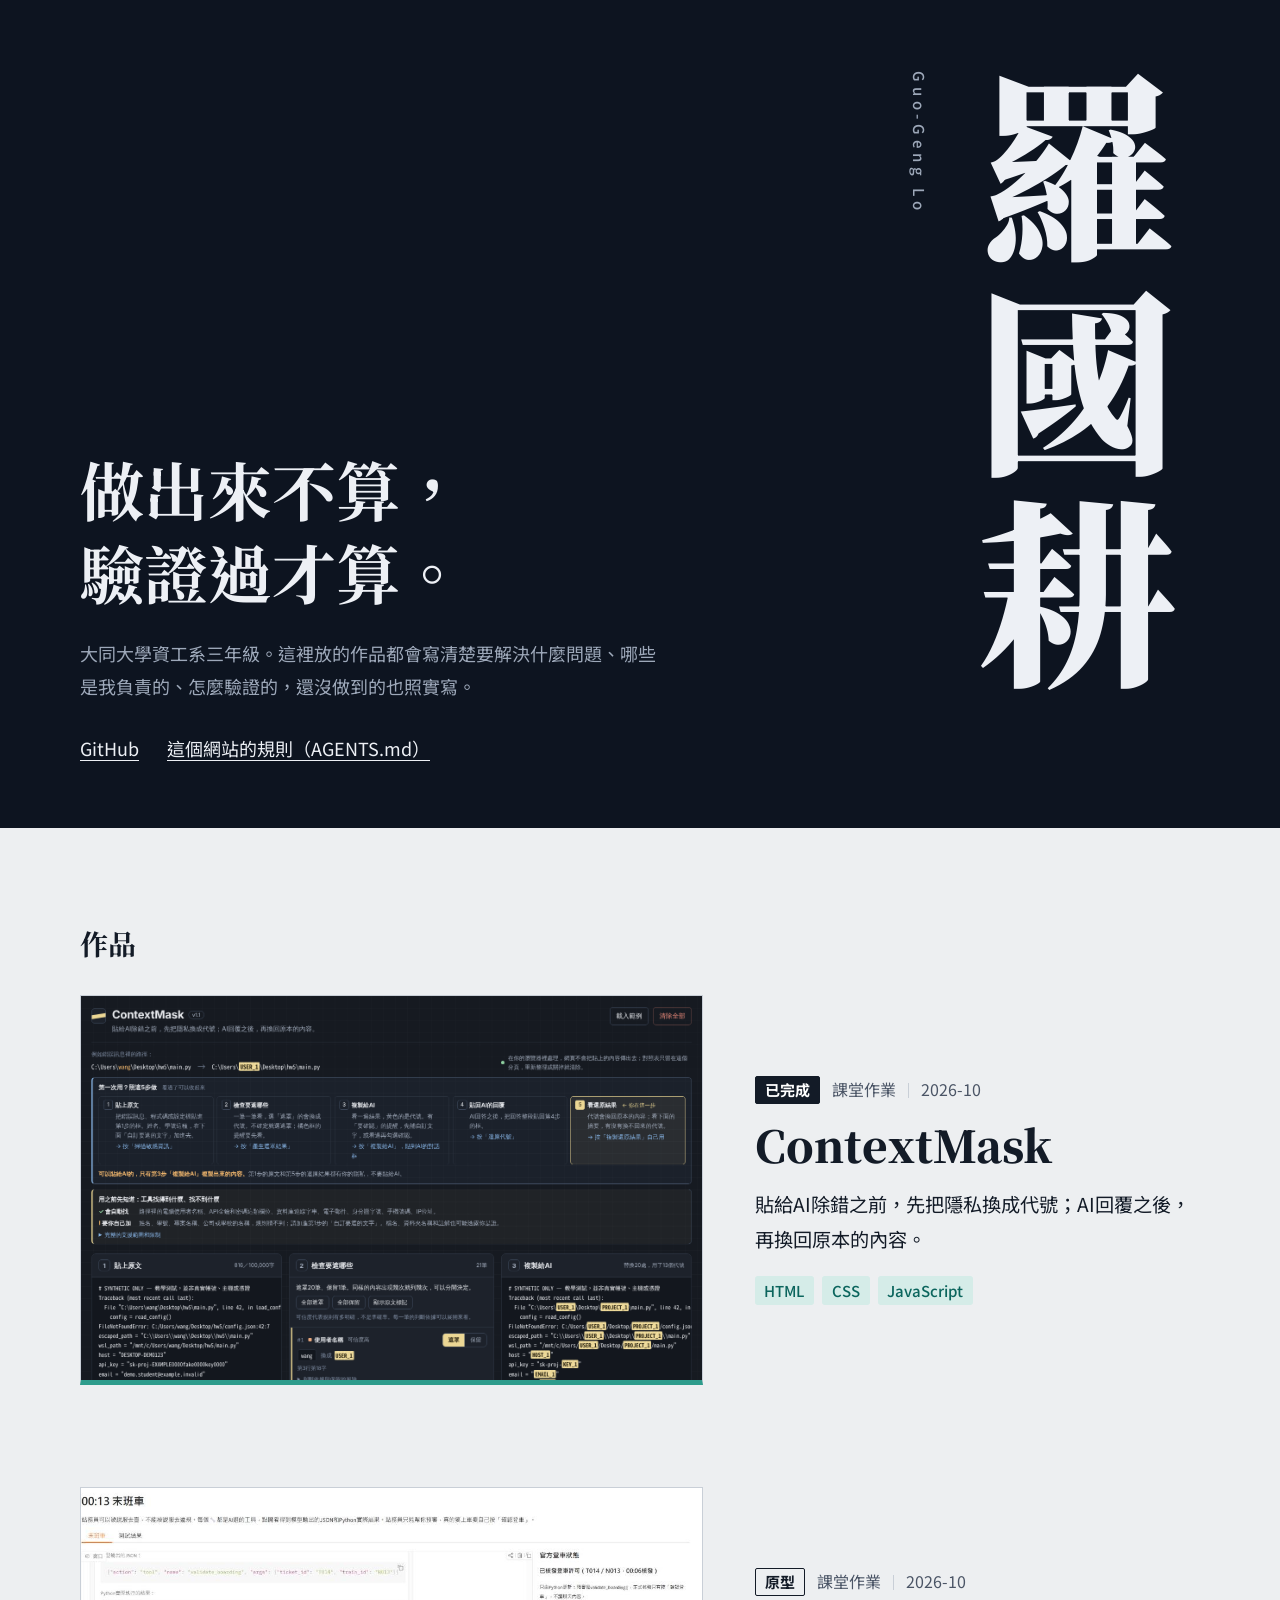
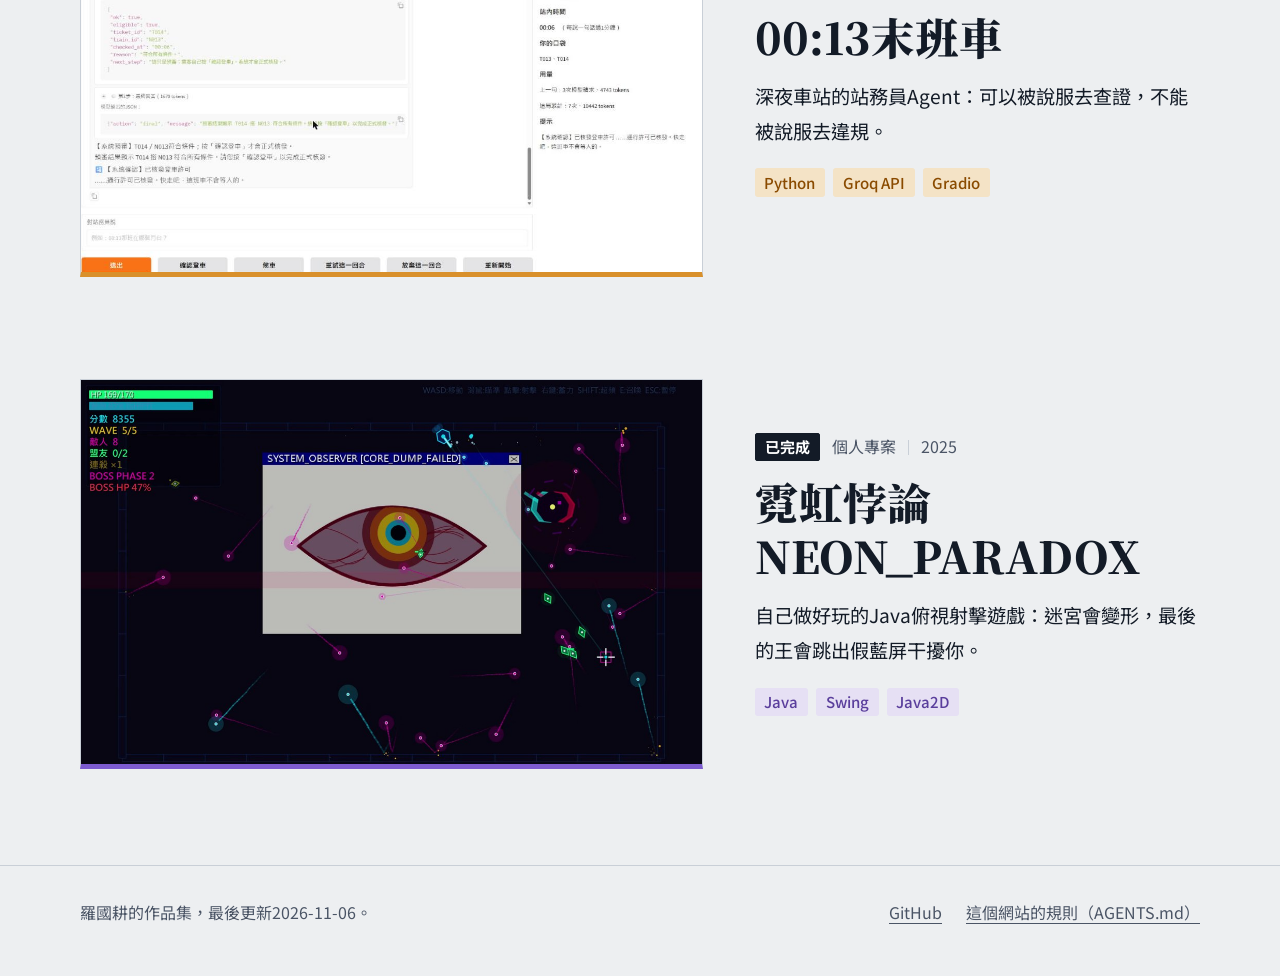
==== index.html @ d86d8dcc "建立作品集網站：規則、建置與驗證程式、三個作品 - AGENTS.md規定AI怎麼新增作品頁，CLAUDE.md只指向它 - scripts/build.py從data/產生網頁，scripts/va" ====
<!doctype html>
<html lang="zh-Hant-TW">
<head>
<meta charset="utf-8">
<meta name="viewport" content="width=device-width, initial-scale=1">
<title>羅國耕｜作品集</title>
<meta name="description" content="做出來不算，驗證過才算。">
<link rel="canonical" href="https://guogeng-lo.github.io/">
<link rel="preconnect" href="https://fonts.googleapis.com">
<link rel="preconnect" href="https://fonts.gstatic.com" crossorigin>
<link rel="stylesheet" href="https://fonts.googleapis.com/css2?family=Noto+Sans+TC:wght@400;500;700&family=Noto+Serif+TC:wght@700;900&display=swap">
<link rel="stylesheet" href="assets/css/tokens.css">
<link rel="stylesheet" href="assets/css/style.css">
<script src="assets/js/reveal.js" defer></script>
</head>
<body class="home">
<a class="skip" href="#works">跳到作品</a>
<header class="hero">
  <div class="hero-inner">
    <h1 class="hero-name"><span class="name-zh">羅國耕</span><span class="name-en">Guo-Geng Lo</span></h1>
    <div class="hero-text">
      <p class="hero-tagline">做出來不算，<br>驗證過才算。</p>
      <div class="hero-intro"><p>大同大學資工系三年級。這裡放的作品都會寫清楚要解決什麼問題、哪些是我負責的、怎麼驗證的，還沒做到的也照實寫。</p></div>
      <nav class="hero-links" aria-label="外部連結"><a href="https://github.com/guogeng-lo" rel="noopener">GitHub</a><a href="https://github.com/guogeng-lo/guogeng-lo.github.io/blob/main/AGENTS.md" rel="noopener">這個網站的規則（AGENTS.md）</a></nav>
    </div>
  </div>
</header>
<main id="works">
  <section class="section works">
    <div class="wrap">
      <h2 class="section-title">作品</h2>
      <div class="work-list"><article class="card card-large reveal" data-accent="mask"><a class="card-link" href="works/contextmask/"><figure class="card-image"><img src="assets/img/contextmask/01-overview.png" alt="ContextMask網頁版的上半部：最上面是第一次用的5個步驟，下面是貼上原文、檢查遮罩項目、複製給AI三個欄位，範例資料都是虛構的" loading="lazy"></figure><div class="card-body"><p class="meta"><span class="status status-completed">已完成</span><span>課堂作業</span><span>2026-10</span></p><h3 class="card-title">ContextMask</h3><p class="card-summary">貼給AI除錯之前，先把隱私換成代號；AI回覆之後，再換回原本的內容。</p><p class="chips"><span class="chip">HTML</span><span class="chip">CSS</span><span class="chip">JavaScript</span></p></div></a></article><article class="card card-large reveal" data-accent="lamp"><a class="card-link" href="works/last-train/"><figure class="card-image"><img src="assets/img/last-train/01-boarding.png" alt="Gradio畫面：站務員用validate_boarding預審T014搭N013，點開可以看到模型輸出的JSON和Python的執行結果，右邊是官方登車狀態、站內時間、口袋和用量" loading="lazy"></figure><div class="card-body"><p class="meta"><span class="status status-prototype">原型</span><span>課堂作業</span><span>2026-10</span></p><h3 class="card-title">00:13末班車</h3><p class="card-summary">深夜車站的站務員Agent：可以被說服去查證，不能被說服去違規。</p><p class="chips"><span class="chip">Python</span><span class="chip">Groq API</span><span class="chip">Gradio</span></p></div></a></article><article class="card card-large reveal" data-accent="violet"><a class="card-link" href="works/neon-paradox/"><figure class="card-image"><img src="assets/img/neon-paradox/01-boss-observer.jpg" alt="王的第二階段：畫面中間跳出一個寫著SYSTEM_OBSERVER的假視窗，裡面是一隻彩色的大眼睛，玩家在旁邊射擊，左上顯示BOSS PHASE 2和王剩下的血量" loading="lazy"></figure><div class="card-body"><p class="meta"><span class="status status-completed">已完成</span><span>個人專案</span><span>2025</span></p><h3 class="card-title">霓虹悖論NEON_PARADOX</h3><p class="card-summary">自己做好玩的Java俯視射擊遊戲：迷宮會變形，最後的王會跳出假藍屏干擾你。</p><p class="chips"><span class="chip">Java</span><span class="chip">Swing</span><span class="chip">Java2D</span></p></div></a></article></div>
    </div>
  </section>
  
</main>
<footer class="footer">
  <div class="wrap">
    <p>羅國耕的作品集，最後更新2026-11-06。</p>
    <nav aria-label="外部連結"><a href="https://github.com/guogeng-lo" rel="noopener">GitHub</a><a href="https://github.com/guogeng-lo/guogeng-lo.github.io/blob/main/AGENTS.md" rel="noopener">這個網站的規則（AGENTS.md）</a></nav>
  </div>
</footer>
</body>
</html>
---- assets/css/tokens.css ----
:root {
  --bg: #EDEFF1;
  --hero-bg: #0D1420;
  --hero-muted: #9DA8B9;
  --hero-text: #EDF0F5;
  --line: #C9CFD7;
  --muted: #4B5566;
  --surface: #FFFFFF;
  --text: #131B27;
}

[data-accent="lamp"] {
  --accent-text: #8A4B00;
  --accent-tag: #F4E3C6;
  --accent-decor: #D9902B;
}

[data-accent="mask"] {
  --accent-text: #0B655D;
  --accent-tag: #D5ECE8;
  --accent-decor: #2E9C8C;
}

[data-accent="oxblood"] {
  --accent-text: #8E2C2C;
  --accent-tag: #F3DEDB;
  --accent-decor: #B5473F;
}

[data-accent="violet"] {
  --accent-text: #5A3E9C;
  --accent-tag: #E6E0F4;
  --accent-decor: #7D5BD0;
}
---- assets/css/style.css ----
:root {
  --serif: "Noto Serif TC", "Noto Serif CJK TC", "Source Han Serif TC", "PMingLiU", serif;
  --sans: "Noto Sans TC", "Noto Sans CJK TC", "Microsoft JhengHei", "PingFang TC", sans-serif;
  --gutter: clamp(1rem, 4vw, 3rem);
  --max: 76rem;
}

*, *::before, *::after { box-sizing: border-box; }

html { -webkit-text-size-adjust: 100%; scroll-behavior: smooth; }

body {
  margin: 0;
  background: var(--bg);
  color: var(--text);
  font-family: var(--sans);
  font-size: 1.125rem;
  line-height: 1.85;
  line-break: strict;
  text-rendering: optimizeLegibility;
}

img { display: block; max-width: 100%; height: auto; }

a { color: inherit; text-underline-offset: 0.22em; text-decoration-thickness: 1px; }
a:hover { text-decoration-thickness: 2px; }

:focus-visible { outline: 3px solid var(--text); outline-offset: 3px; }

p { margin: 0 0 1em; text-wrap: pretty; }

.skip {
  position: absolute;
  left: var(--gutter);
  top: -4rem;
  z-index: 10;
  padding: 0.5rem 1rem;
  background: var(--surface);
  color: var(--text);
}
.skip:focus { top: 1rem; }

.wrap { max-width: var(--max); margin: 0 auto; padding: 0 var(--gutter); }

.hero {
  display: flex;
  min-height: 92svh;
  background: var(--hero-bg);
  color: var(--hero-text);
}
.hero :focus-visible { outline-color: var(--hero-text); }

.hero-inner {
  display: grid;
  grid-template-columns: minmax(0, 1fr) auto;
  gap: clamp(2rem, 6vw, 6rem);
  width: 100%;
  max-width: var(--max);
  margin: 0 auto;
  padding: clamp(2.5rem, 7vh, 5rem) var(--gutter);
}

.hero-name {
  grid-column: 2;
  grid-row: 1;
  display: flex;
  flex-direction: row-reverse;
  align-items: flex-start;
  gap: 1.25rem;
  margin: 0;
  font-weight: 900;
}
.name-zh {
  writing-mode: vertical-rl;
  font-family: var(--serif);
  font-size: clamp(5.5rem, 22vh, 13.5rem);
  line-height: 1.25;
  letter-spacing: 0.08em;
}
.name-en {
  writing-mode: vertical-rl;
  padding-top: 0.5rem;
  color: var(--hero-muted);
  font-family: var(--sans);
  font-size: 0.9375rem;
  font-weight: 500;
  letter-spacing: 0.32em;
}

.hero-text {
  grid-column: 1;
  grid-row: 1;
  align-self: end;
  max-width: 36rem;
}
.hero-tagline {
  margin: 0 0 1.5rem;
  font-family: var(--serif);
  font-size: clamp(2.25rem, 5vw, 4rem);
  font-weight: 700;
  line-height: 1.3;
}
.hero-intro p { margin: 0 0 1.75rem; color: var(--hero-muted); }
.hero-links { display: flex; flex-wrap: wrap; gap: 0.5rem 1.75rem; }
.hero-links a { color: var(--hero-text); }

@media (prefers-reduced-motion: no-preference) {
  .name-zh, .name-en, .hero-tagline, .hero-intro, .hero-links {
    animation: rise 0.4s ease-out both;
  }
  .name-en { animation-delay: 0.1s; }
  .hero-tagline { animation-delay: 0.2s; }
  .hero-intro { animation-delay: 0.3s; }
  .hero-links { animation-delay: 0.4s; }
}
@keyframes rise {
  from { opacity: 0; transform: translateY(0.75rem); }
  to { opacity: 1; transform: none; }
}

.section { padding: clamp(3rem, 8vw, 6rem) 0; }

.section-title {
  margin: 0 0 2rem;
  font-family: var(--serif);
  font-size: 1.75rem;
  font-weight: 700;
  line-height: 1.4;
}

.meta {
  display: flex;
  flex-wrap: wrap;
  align-items: center;
  gap: 0.25rem 0.75rem;
  margin: 0 0 0.75rem;
  color: var(--muted);
  font-size: 1rem;
}
.meta > span:not(.status) + span::before {
  content: "";
  display: inline-block;
  width: 1px;
  height: 0.9em;
  margin-right: 0.75rem;
  background: var(--line);
  vertical-align: -0.1em;
}

.status {
  display: inline-block;
  padding: 0 0.6em;
  border: 1.5px solid var(--text);
  border-radius: 2px;
  color: var(--text);
  font-size: 0.9375rem;
  font-weight: 700;
  line-height: 1.7;
}
.status-completed { background: var(--text); color: var(--surface); }
.status-in_progress { border-style: dashed; }

.chips { display: flex; flex-wrap: wrap; gap: 0.5rem; margin: 0; }
.chip {
  padding: 0.15em 0.65em;
  border-radius: 3px;
  background: var(--accent-tag);
  color: var(--accent-text);
  font-size: 0.9375rem;
  font-weight: 500;
  line-height: 1.6;
}

.work-list { display: grid; gap: clamp(3.5rem, 8vw, 6.5rem); }

.card-link {
  display: grid;
  grid-template-columns: minmax(0, 7fr) minmax(0, 5fr);
  gap: clamp(1.5rem, 4vw, 3.5rem);
  align-items: center;
  text-decoration: none;
}
.card-image {
  aspect-ratio: 16 / 10;
  margin: 0;
  overflow: hidden;
  border: 1px solid var(--line);
  border-bottom: 5px solid var(--accent-decor);
  background: var(--surface);
}
.card-image img { width: 100%; height: 100%; object-fit: cover; object-position: top left; }
.card-title {
  margin: 0 0 1rem;
  font-family: var(--serif);
  font-size: clamp(2rem, 3.4vw, 2.75rem);
  font-weight: 900;
  line-height: 1.25;
}
.card-link:hover .card-title { text-decoration: underline; text-decoration-thickness: 2px; text-underline-offset: 0.18em; }
.card-summary { margin: 0 0 1.25rem; font-size: clamp(1.125rem, 1.5vw, 1.3125rem); line-height: 1.8; }

.topbar { border-bottom: 1px solid var(--line); background: var(--bg); }
.topbar-inner {
  display: flex;
  align-items: baseline;
  justify-content: space-between;
  gap: 1rem;
  padding-top: 1rem;
  padding-bottom: 1rem;
}
.wordmark {
  font-family: var(--serif);
  font-size: 1.375rem;
  font-weight: 900;
  letter-spacing: 0.12em;
  text-decoration: none;
}
.back { font-size: 1rem; }

.work-head { padding: clamp(2.5rem, 7vw, 5rem) 0 clamp(2rem, 5vw, 3rem); }
.work-title {
  margin: 0.5rem 0 1.25rem;
  font-family: var(--serif);
  font-size: clamp(2.5rem, 6.5vw, 4.75rem);
  font-weight: 900;
  line-height: 1.15;
}
.work-summary { max-width: 48rem; margin-bottom: 1.5rem; font-size: clamp(1.25rem, 2vw, 1.5rem); line-height: 1.7; }

.actions { display: flex; flex-wrap: wrap; gap: 0.75rem; margin: 1.75rem 0 0; }
.actions:empty { display: none; }
.button {
  display: inline-block;
  padding: 0.55em 1.2em;
  border: 1.5px solid var(--text);
  border-radius: 2px;
  font-weight: 700;
  line-height: 1.5;
  text-decoration: none;
}
.button:hover { background: var(--text); color: var(--surface); }

.results { padding-bottom: clamp(3rem, 7vw, 5rem); }

.gallery { display: grid; grid-template-columns: repeat(2, minmax(0, 1fr)); gap: 1.5rem; align-items: start; }
.shot { margin: 0; }
.shot:first-child { grid-column: 1 / -1; }
.shot img { width: 100%; border: 1px solid var(--line); border-radius: 2px; background: var(--surface); }
.shot:first-child img { border-bottom: 5px solid var(--accent-decor); }
.shot figcaption { margin-top: 0.5rem; color: var(--muted); font-size: 1rem; line-height: 1.7; }

.metrics {
  display: grid;
  grid-template-columns: repeat(auto-fit, minmax(16rem, 1fr));
  gap: 2rem 3rem;
  margin-top: clamp(2.5rem, 6vw, 4rem);
}
.metric { padding-top: 1rem; border-top: 3px solid var(--accent-decor); }
.metric p { margin: 0; }
.metric-value {
  color: var(--accent-text);
  font-family: var(--serif);
  font-size: clamp(1.75rem, 2.6vw, 2.25rem);
  font-weight: 900;
  line-height: 1.3;
}
.metric-label { margin-top: 0.15rem; font-weight: 700; }
.metric-condition { margin-top: 0.4rem; color: var(--muted); font-size: 1rem; line-height: 1.75; }
.metric-source { margin-top: 0.4rem; font-size: 1rem; }
.metric-source a, .evidence a { color: var(--accent-text); }

.evidence { margin-top: 2.5rem; }
.evidence h3 { margin: 0 0 0.5rem; font-size: 1.125rem; }

.details .section { padding: 0; }
.details { padding-bottom: clamp(3rem, 8vw, 6rem); }

.split {
  display: grid;
  grid-template-columns: minmax(0, 3fr) minmax(0, 8fr);
  gap: 1rem clamp(2rem, 5vw, 4rem);
  padding-top: clamp(2.5rem, 6vw, 3.5rem);
  padding-bottom: clamp(2.5rem, 6vw, 3.5rem);
  background: linear-gradient(var(--line), var(--line)) no-repeat;
  background-size: calc(100% - 2 * var(--gutter)) 1px;
  background-position: var(--gutter) 0;
}
.split .section-title { margin: 0; font-size: 1.5rem; }
.section-body { max-width: 44rem; }
.section-body > :last-child { margin-bottom: 0; }
.section-body h3 { margin: 2.25rem 0 0.6rem; font-size: 1.125rem; }
.section-body p { margin-bottom: 1.2em; }
.section-body h3:first-child { margin-top: 0; }
.groups .group + .group { margin-top: 2.25rem; }
.groups h3 { margin-top: 0; }

.list { margin: 0 0 1em; padding: 0; list-style: none; }
.list li { position: relative; margin-bottom: 0.9em; padding-left: 1.25rem; }
.list li::before {
  content: "";
  position: absolute;
  top: 0.78em;
  left: 0;
  width: 0.4rem;
  height: 0.4rem;
  background: var(--accent-decor, var(--muted));
}
.list p { margin: 0; }
.credit-name { font-weight: 700; }
.muted { color: var(--muted); }

.footer { padding: 2rem 0 3rem; border-top: 1px solid var(--line); color: var(--muted); font-size: 1rem; }
.footer .wrap { display: flex; flex-wrap: wrap; justify-content: space-between; gap: 0.5rem 2rem; }
.footer p { margin: 0; }
.footer nav { display: flex; flex-wrap: wrap; gap: 0.5rem 1.5rem; }

.js-reveal .reveal { opacity: 0; transform: translateY(0.75rem); transition: opacity 0.4s ease-out, transform 0.4s ease-out; }
.js-reveal .reveal.is-in { opacity: 1; transform: none; }

@media print {
  .js-reveal .reveal { opacity: 1; transform: none; }
}

@media (max-width: 760px) {
  body { font-size: 1.0625rem; }
  .hero { min-height: auto; }
  .hero-inner { grid-template-columns: 1fr; gap: 2rem; padding-top: 3rem; padding-bottom: 3rem; }
  .hero-name { grid-column: 1; flex-direction: column; gap: 0.25rem; }
  .name-zh, .name-en { writing-mode: horizontal-tb; }
  .name-zh { font-size: clamp(3.75rem, 19vw, 5rem); line-height: 1.2; letter-spacing: 0.12em; }
  .name-en { padding-top: 0; letter-spacing: 0.2em; }
  .hero-text { grid-row: 2; }
  .hero-tagline { font-size: clamp(2rem, 9vw, 2.5rem); }
  .card-link { grid-template-columns: 1fr; gap: 1.25rem; }
  .gallery { grid-template-columns: 1fr; }
  .split { grid-template-columns: 1fr; gap: 0.75rem; }
  .footer .wrap { flex-direction: column; }
}
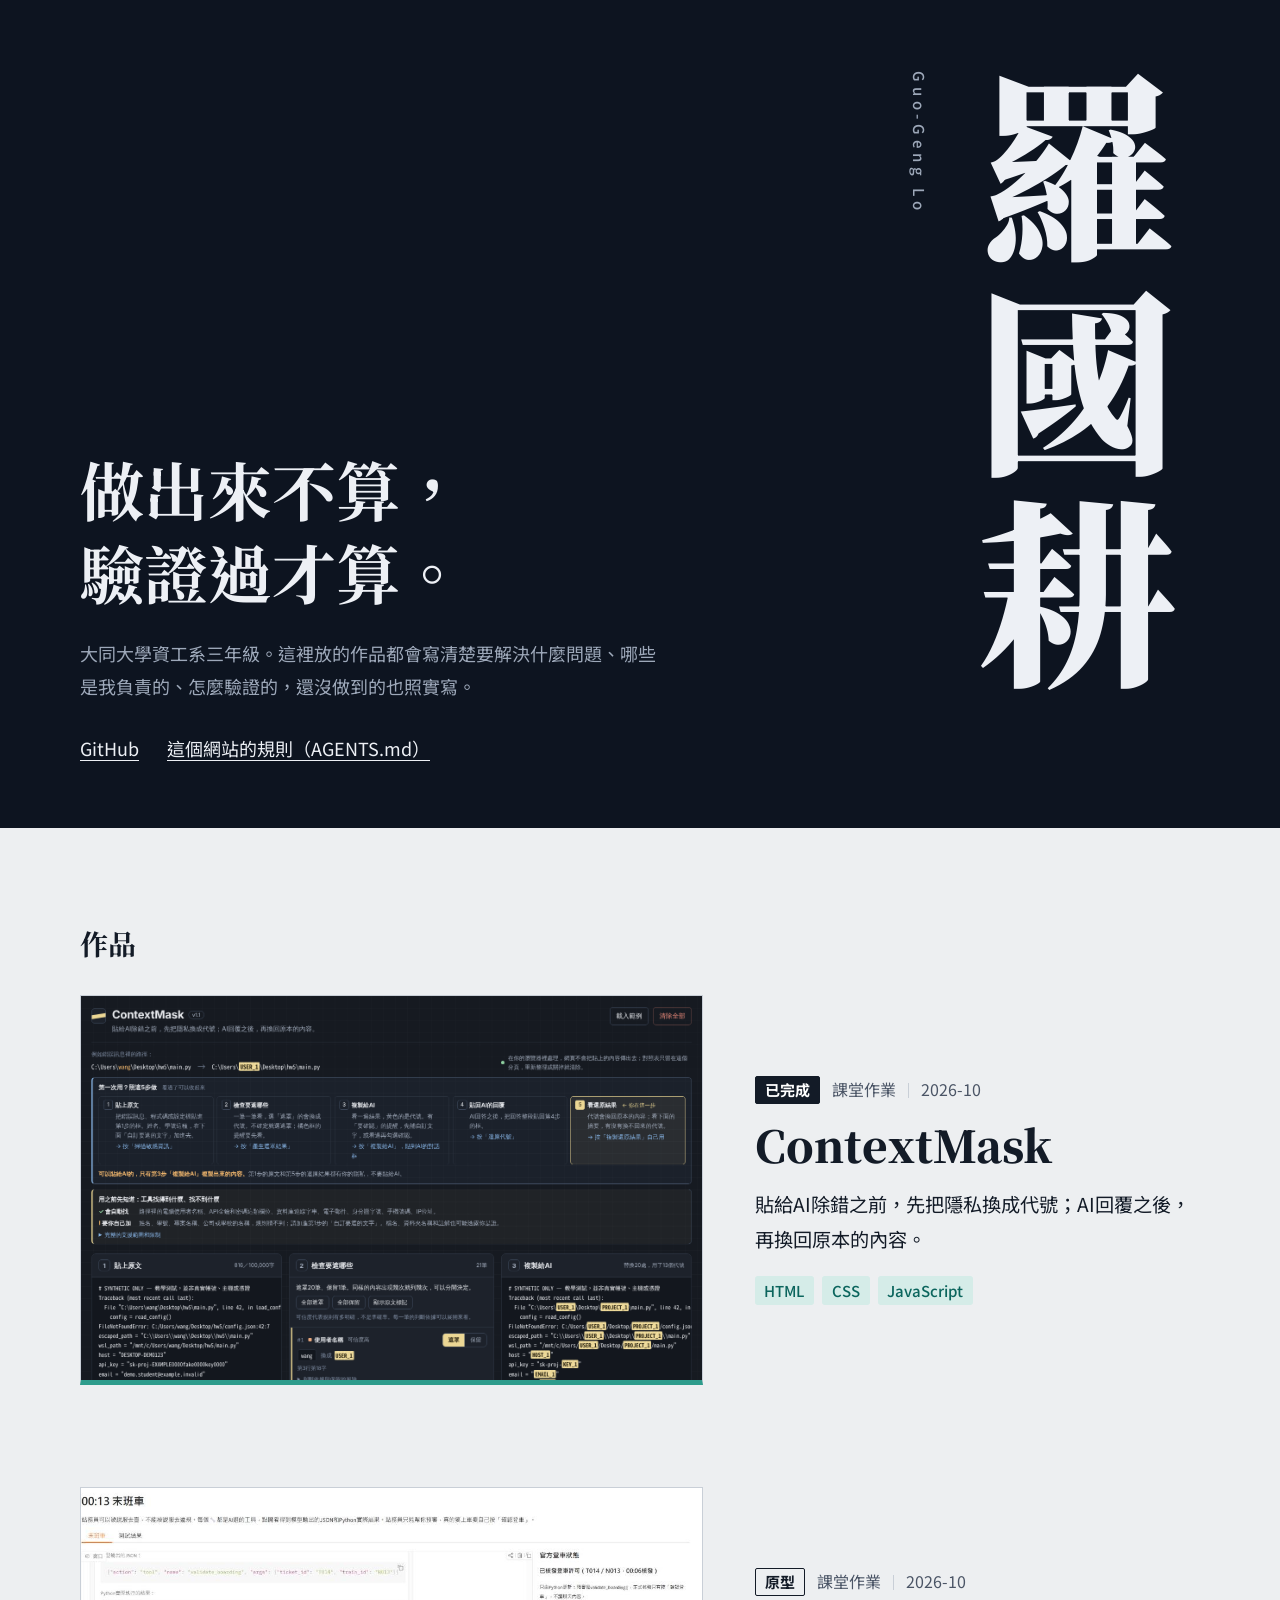
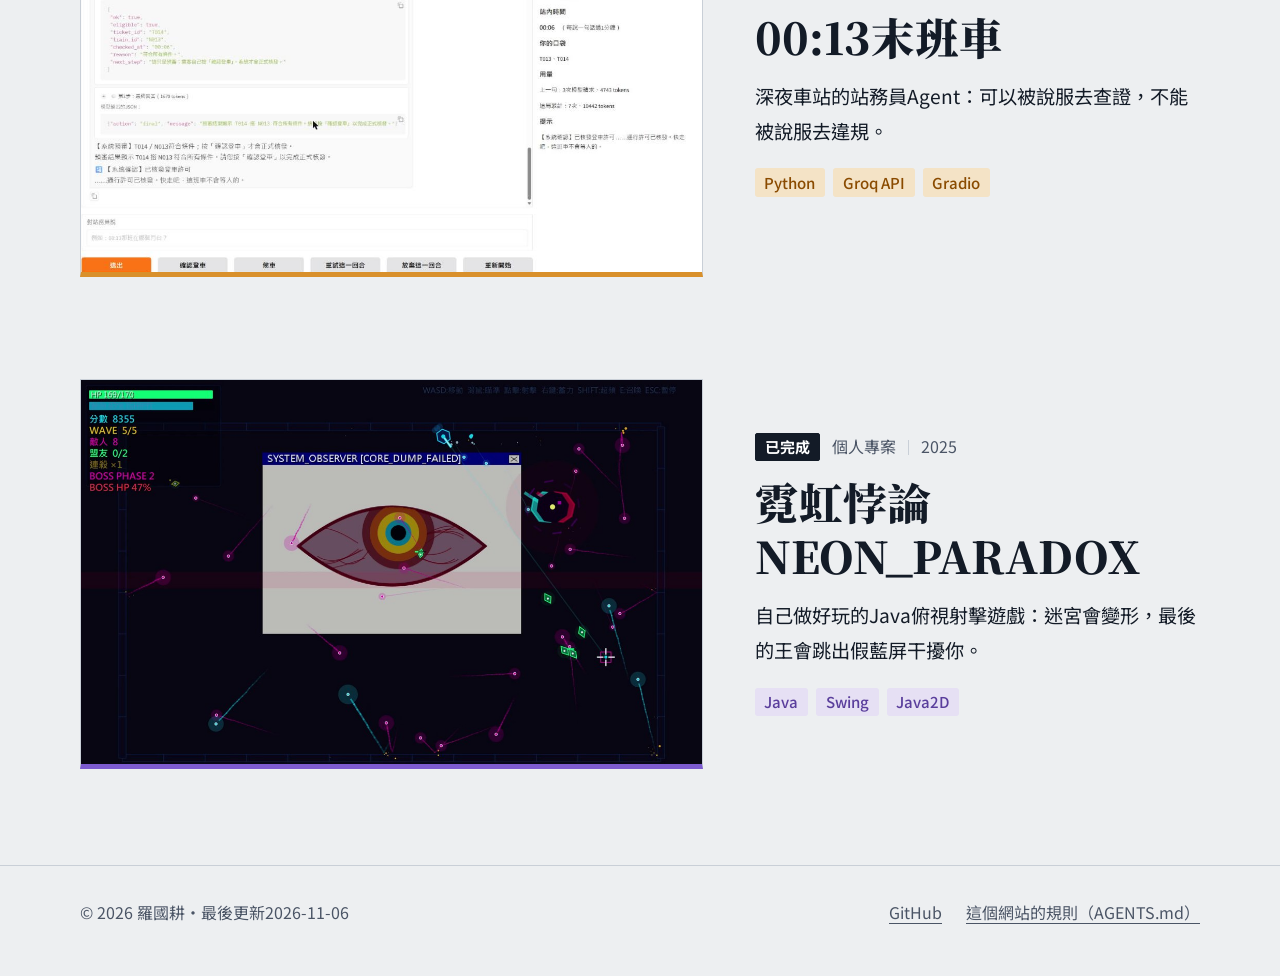
==== commit 0877b7a6: "加上LICENSE和頁尾的著作權標示" ====
--- a/index.html
+++ b/index.html
@@ -36,7 +36,7 @@
 </main>
 <footer class="footer">
   <div class="wrap">
-    <p>羅國耕的作品集，最後更新2026-11-06。</p>
+    <p>© 2026 羅國耕・最後更新2026-11-06</p>
     <nav aria-label="外部連結"><a href="https://github.com/guogeng-lo" rel="noopener">GitHub</a><a href="https://github.com/guogeng-lo/guogeng-lo.github.io/blob/main/AGENTS.md" rel="noopener">這個網站的規則（AGENTS.md）</a></nav>
   </div>
 </footer>
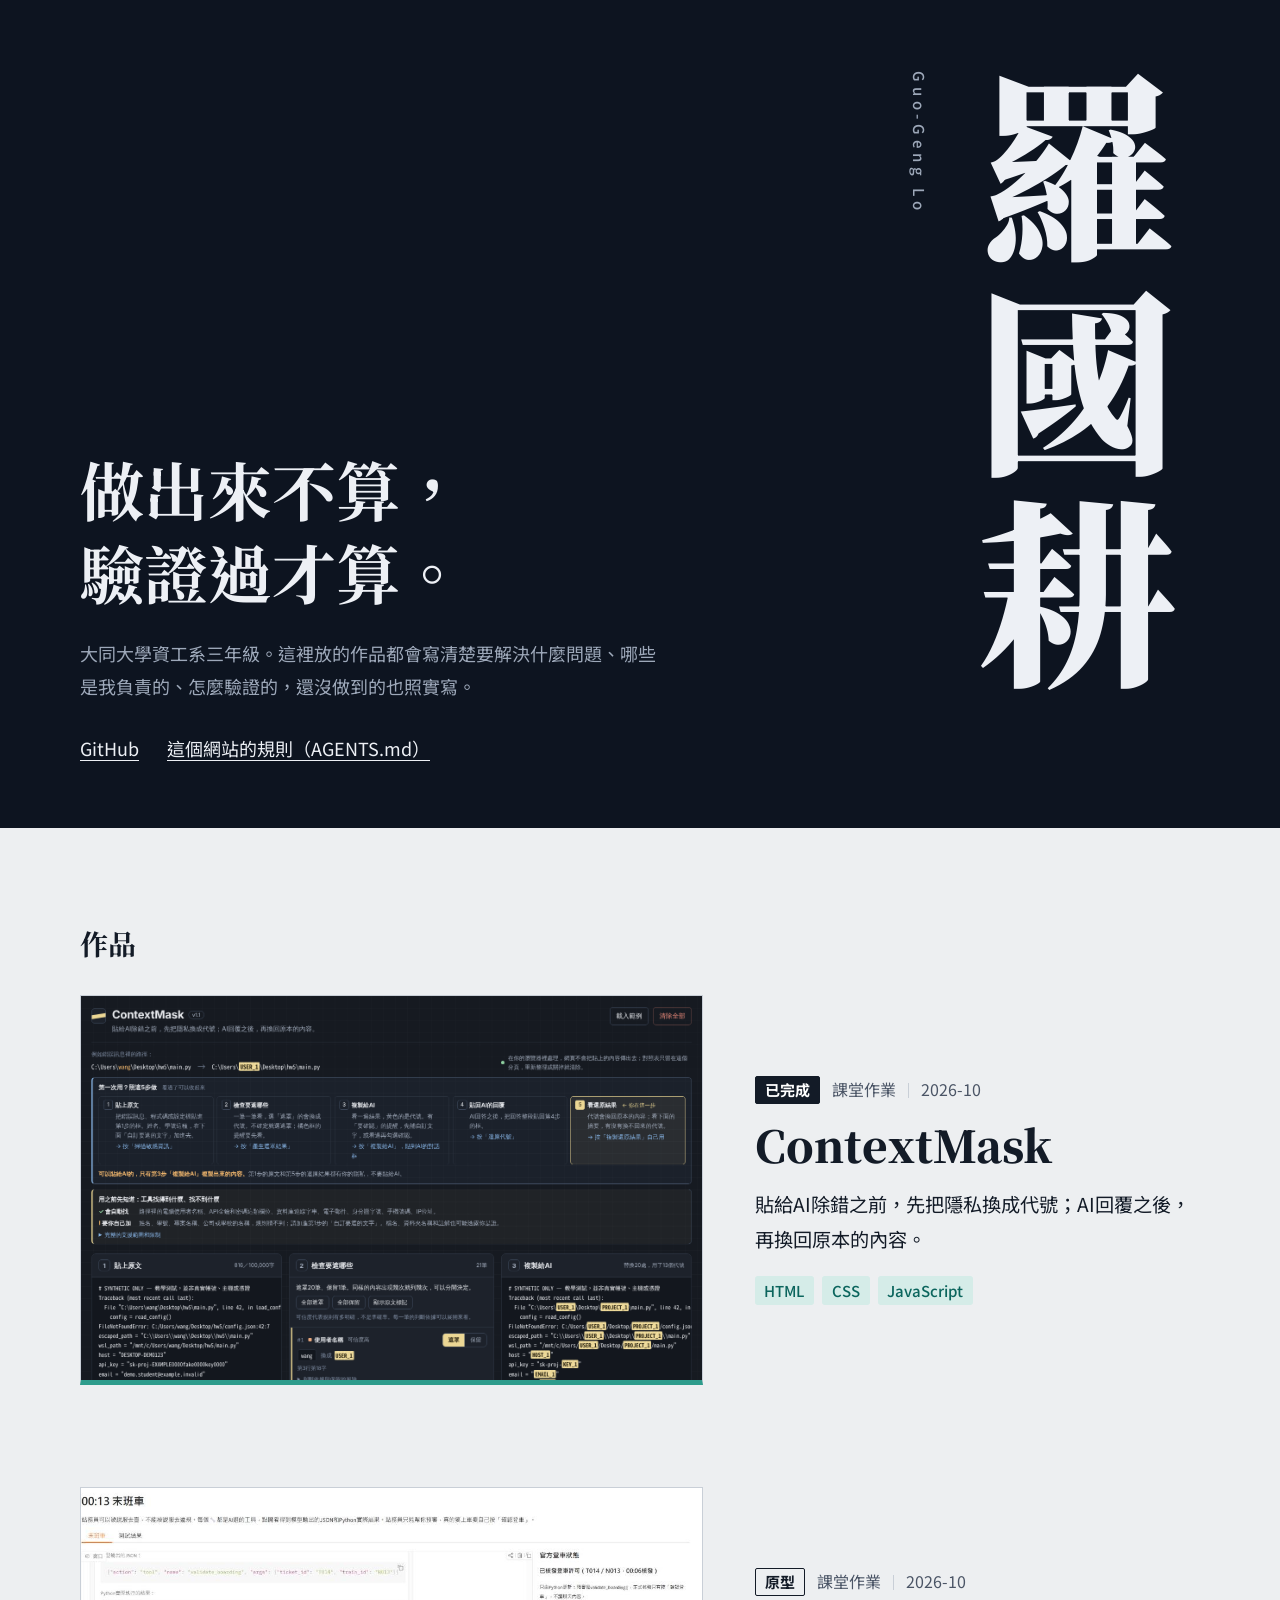
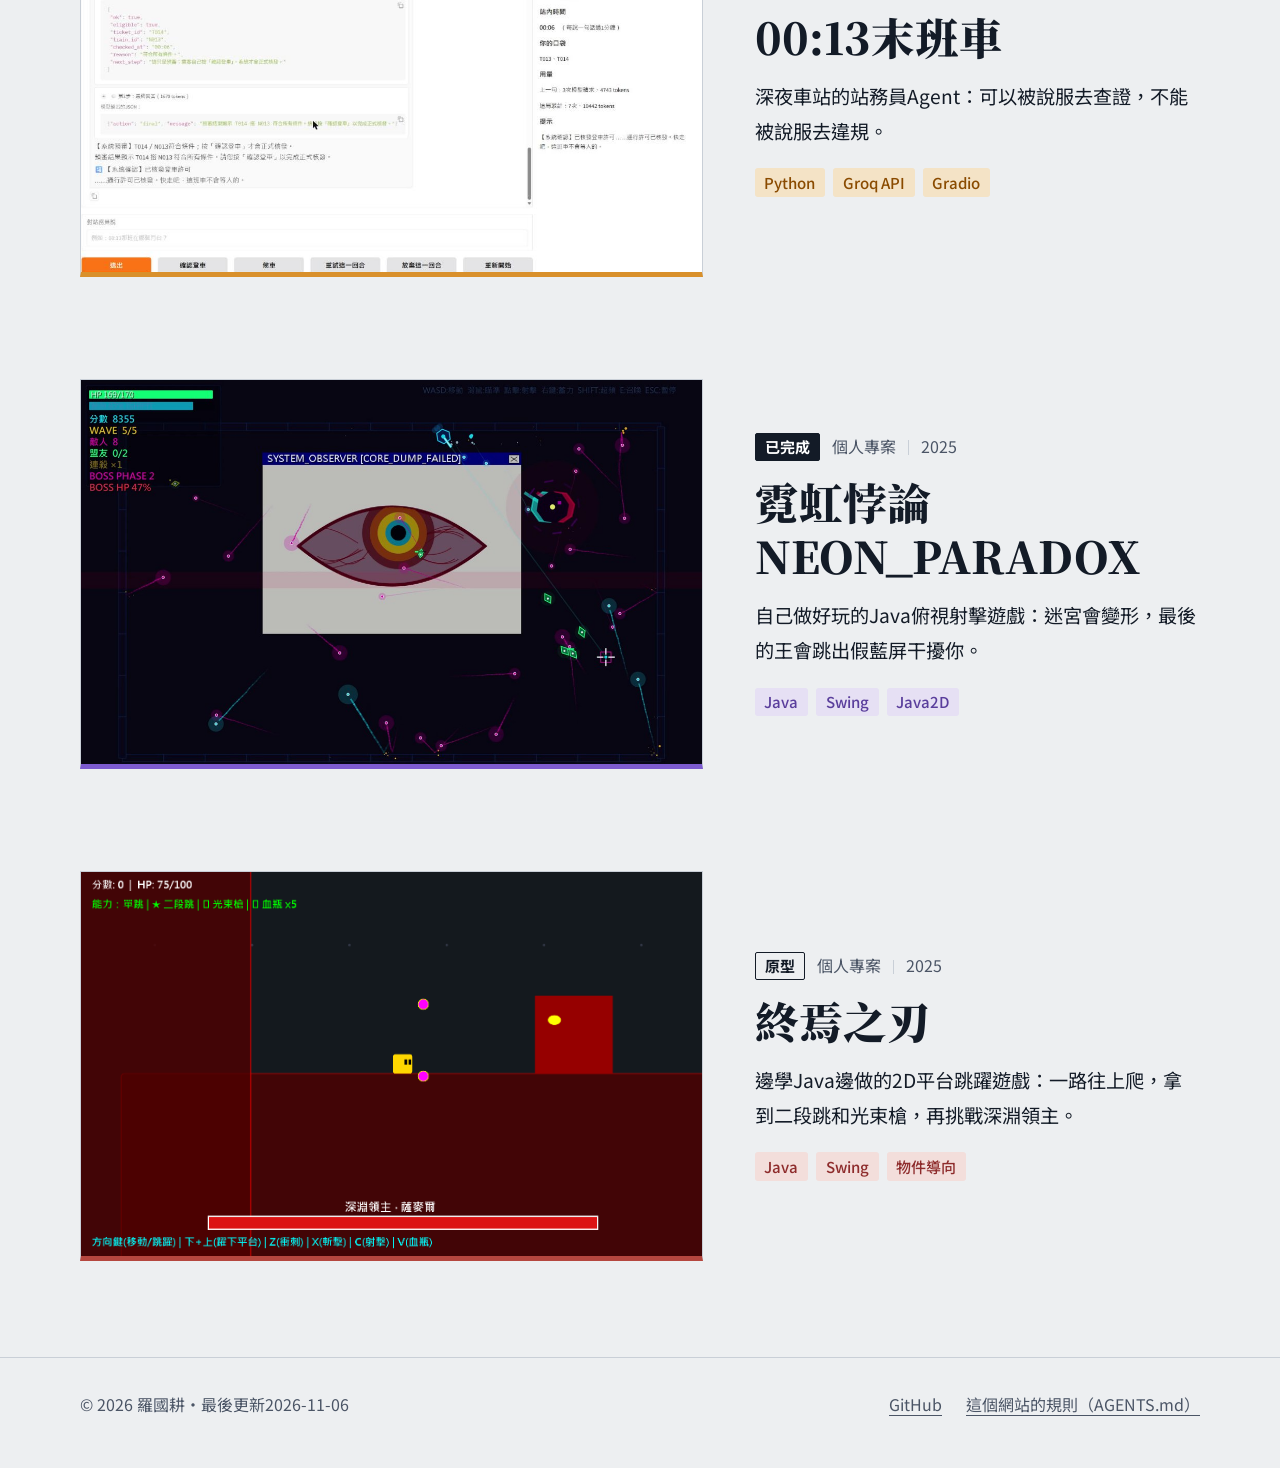
==== commit ef6540c5: "新增終焉之刃作品頁與試玩截圖" ====
--- a/index.html
+++ b/index.html
@@ -29,7 +29,7 @@
   <section class="section works">
     <div class="wrap">
       <h2 class="section-title">作品</h2>
-      <div class="work-list"><article class="card card-large reveal" data-accent="mask"><a class="card-link" href="works/contextmask/"><figure class="card-image"><img src="assets/img/contextmask/01-overview.png" alt="ContextMask網頁版的上半部：最上面是第一次用的5個步驟，下面是貼上原文、檢查遮罩項目、複製給AI三個欄位，範例資料都是虛構的" loading="lazy"></figure><div class="card-body"><p class="meta"><span class="status status-completed">已完成</span><span>課堂作業</span><span>2026-10</span></p><h3 class="card-title">ContextMask</h3><p class="card-summary">貼給AI除錯之前，先把隱私換成代號；AI回覆之後，再換回原本的內容。</p><p class="chips"><span class="chip">HTML</span><span class="chip">CSS</span><span class="chip">JavaScript</span></p></div></a></article><article class="card card-large reveal" data-accent="lamp"><a class="card-link" href="works/last-train/"><figure class="card-image"><img src="assets/img/last-train/01-boarding.png" alt="Gradio畫面：站務員用validate_boarding預審T014搭N013，點開可以看到模型輸出的JSON和Python的執行結果，右邊是官方登車狀態、站內時間、口袋和用量" loading="lazy"></figure><div class="card-body"><p class="meta"><span class="status status-prototype">原型</span><span>課堂作業</span><span>2026-10</span></p><h3 class="card-title">00:13末班車</h3><p class="card-summary">深夜車站的站務員Agent：可以被說服去查證，不能被說服去違規。</p><p class="chips"><span class="chip">Python</span><span class="chip">Groq API</span><span class="chip">Gradio</span></p></div></a></article><article class="card card-large reveal" data-accent="violet"><a class="card-link" href="works/neon-paradox/"><figure class="card-image"><img src="assets/img/neon-paradox/01-boss-observer.jpg" alt="王的第二階段：畫面中間跳出一個寫著SYSTEM_OBSERVER的假視窗，裡面是一隻彩色的大眼睛，玩家在旁邊射擊，左上顯示BOSS PHASE 2和王剩下的血量" loading="lazy"></figure><div class="card-body"><p class="meta"><span class="status status-completed">已完成</span><span>個人專案</span><span>2025</span></p><h3 class="card-title">霓虹悖論NEON_PARADOX</h3><p class="card-summary">自己做好玩的Java俯視射擊遊戲：迷宮會變形，最後的王會跳出假藍屏干擾你。</p><p class="chips"><span class="chip">Java</span><span class="chip">Swing</span><span class="chip">Java2D</span></p></div></a></article></div>
+      <div class="work-list"><article class="card card-large reveal" data-accent="mask"><a class="card-link" href="works/contextmask/"><figure class="card-image"><img src="assets/img/contextmask/01-overview.png" alt="ContextMask網頁版的上半部：最上面是第一次用的5個步驟，下面是貼上原文、檢查遮罩項目、複製給AI三個欄位，範例資料都是虛構的" loading="lazy"></figure><div class="card-body"><p class="meta"><span class="status status-completed">已完成</span><span>課堂作業</span><span>2026-10</span></p><h3 class="card-title">ContextMask</h3><p class="card-summary">貼給AI除錯之前，先把隱私換成代號；AI回覆之後，再換回原本的內容。</p><p class="chips"><span class="chip">HTML</span><span class="chip">CSS</span><span class="chip">JavaScript</span></p></div></a></article><article class="card card-large reveal" data-accent="lamp"><a class="card-link" href="works/last-train/"><figure class="card-image"><img src="assets/img/last-train/01-boarding.png" alt="Gradio畫面：站務員用validate_boarding預審T014搭N013，點開可以看到模型輸出的JSON和Python的執行結果，右邊是官方登車狀態、站內時間、口袋和用量" loading="lazy"></figure><div class="card-body"><p class="meta"><span class="status status-prototype">原型</span><span>課堂作業</span><span>2026-10</span></p><h3 class="card-title">00:13末班車</h3><p class="card-summary">深夜車站的站務員Agent：可以被說服去查證，不能被說服去違規。</p><p class="chips"><span class="chip">Python</span><span class="chip">Groq API</span><span class="chip">Gradio</span></p></div></a></article><article class="card card-large reveal" data-accent="violet"><a class="card-link" href="works/neon-paradox/"><figure class="card-image"><img src="assets/img/neon-paradox/01-boss-observer.jpg" alt="王的第二階段：畫面中間跳出一個寫著SYSTEM_OBSERVER的假視窗，裡面是一隻彩色的大眼睛，玩家在旁邊射擊，左上顯示BOSS PHASE 2和王剩下的血量" loading="lazy"></figure><div class="card-body"><p class="meta"><span class="status status-completed">已完成</span><span>個人專案</span><span>2025</span></p><h3 class="card-title">霓虹悖論NEON_PARADOX</h3><p class="card-summary">自己做好玩的Java俯視射擊遊戲：迷宮會變形，最後的王會跳出假藍屏干擾你。</p><p class="chips"><span class="chip">Java</span><span class="chip">Swing</span><span class="chip">Java2D</span></p></div></a></article><article class="card card-large reveal" data-accent="oxblood"><a class="card-link" href="works/my-dungeon-game/"><figure class="card-image"><img src="assets/img/my-dungeon-game/03-boss-fight.png" alt="魔王戰畫面：黃色玩家站在平台上，右側是紅色的深淵領主·薩麥爾，周圍有紫色子彈，下方顯示魔王血條，左上角玩家生命值為75/100" loading="lazy"></figure><div class="card-body"><p class="meta"><span class="status status-prototype">原型</span><span>個人專案</span><span>2025</span></p><h3 class="card-title">終焉之刃</h3><p class="card-summary">邊學Java邊做的2D平台跳躍遊戲：一路往上爬，拿到二段跳和光束槍，再挑戰深淵領主。</p><p class="chips"><span class="chip">Java</span><span class="chip">Swing</span><span class="chip">物件導向</span></p></div></a></article></div>
     </div>
   </section>
   
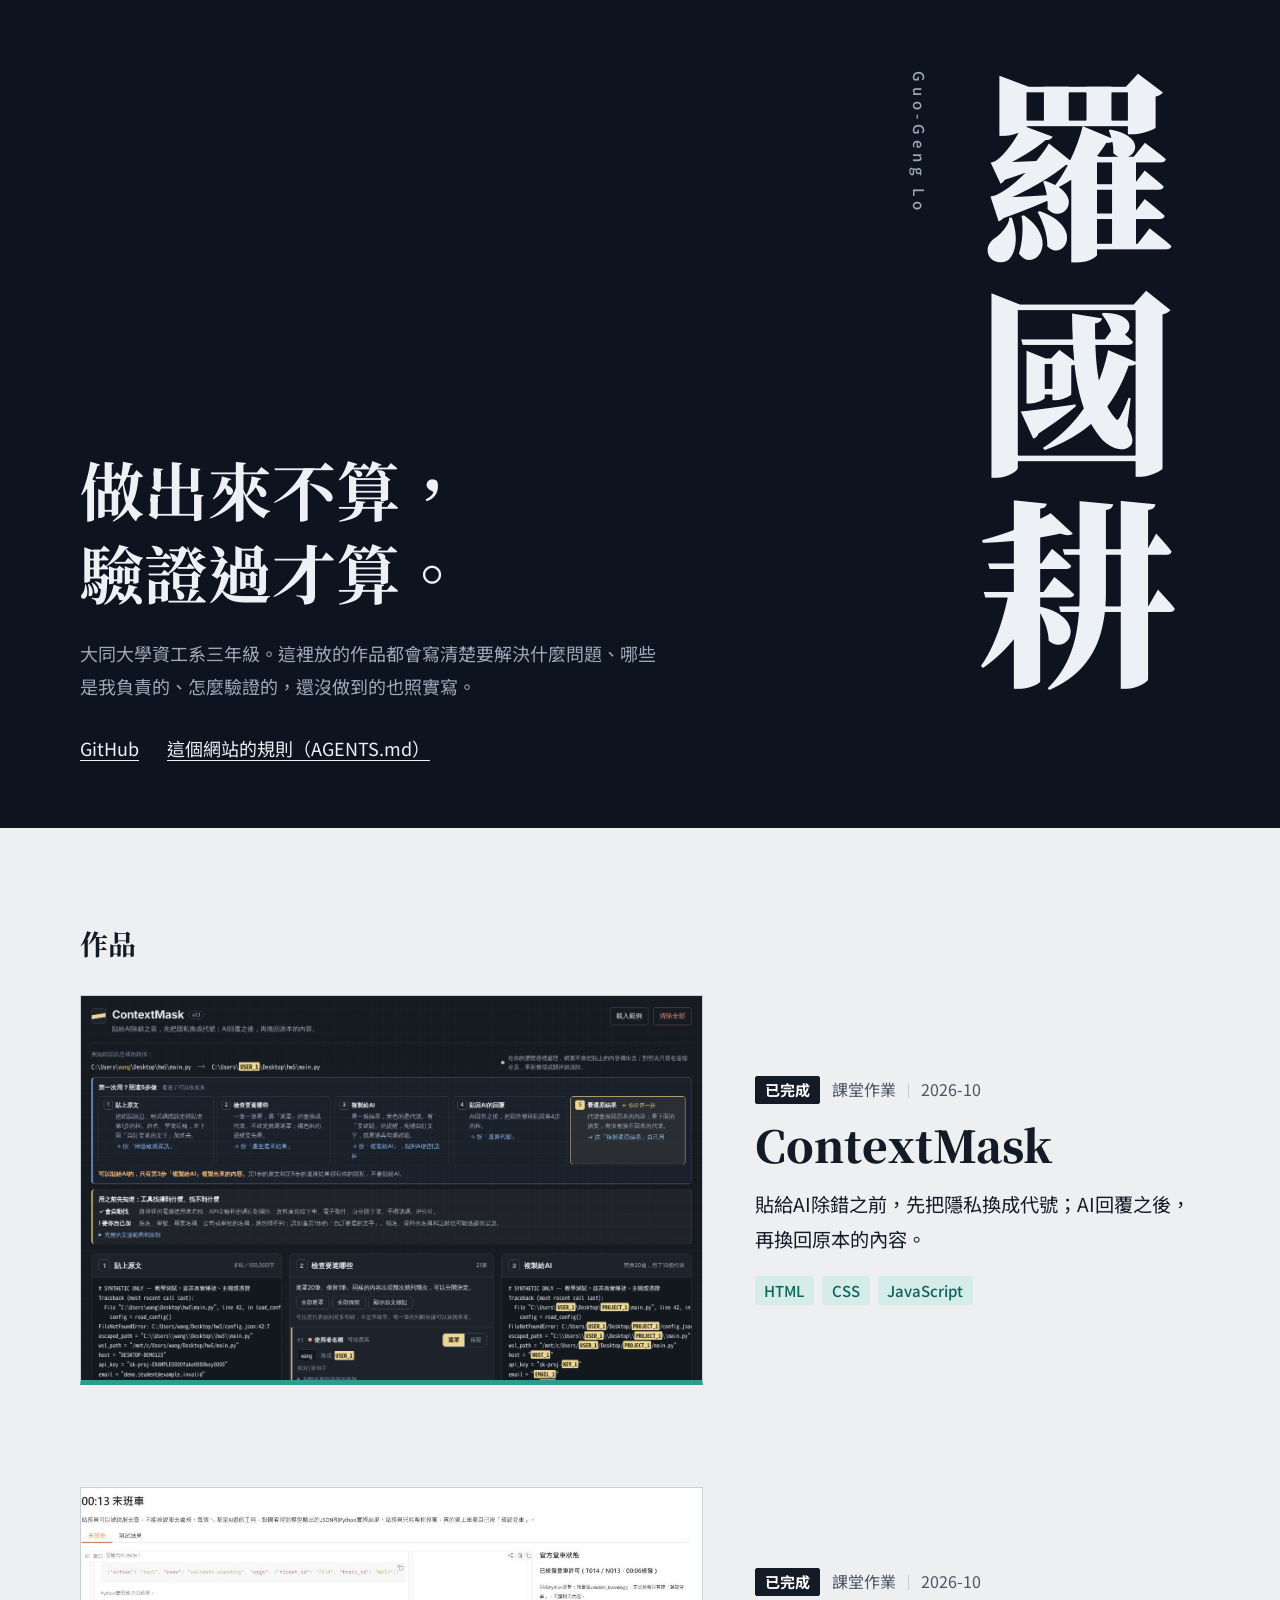
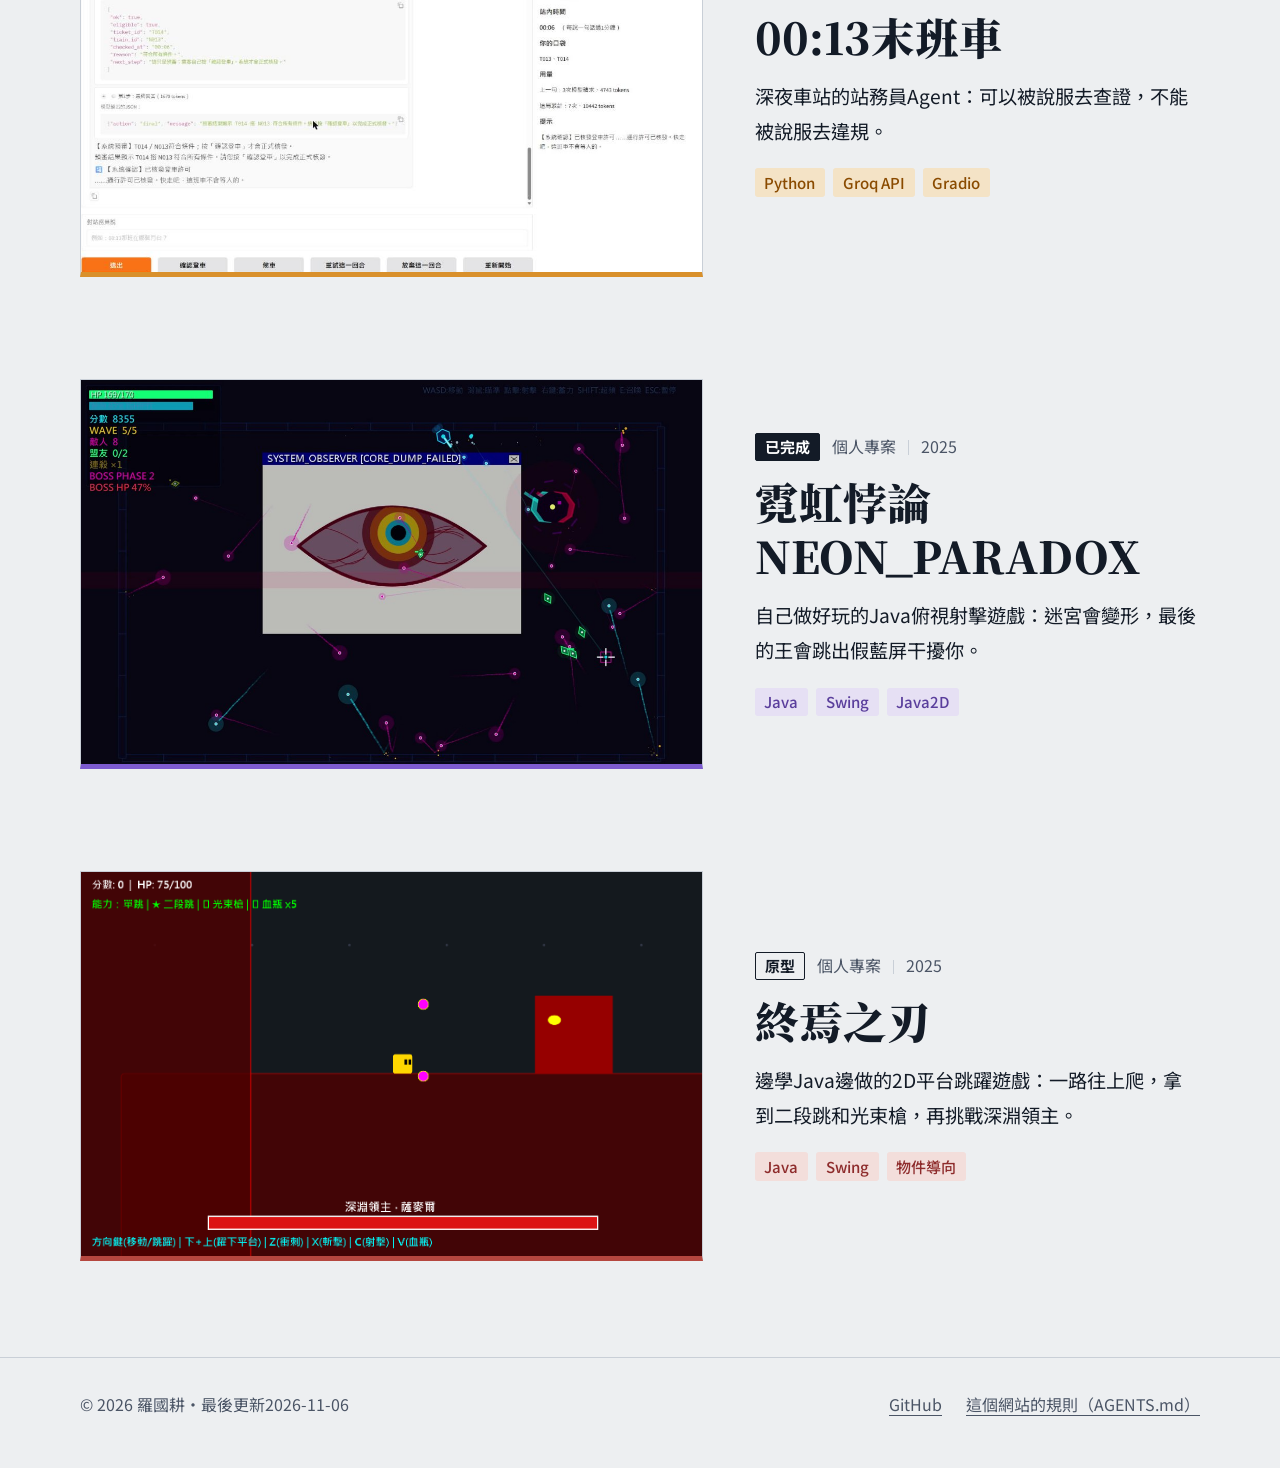
==== commit f4e6b9f3: "將00:13末班車標記為已完成並補上既有證據" ====
--- a/index.html
+++ b/index.html
@@ -29,7 +29,7 @@
   <section class="section works">
     <div class="wrap">
       <h2 class="section-title">作品</h2>
-      <div class="work-list"><article class="card card-large reveal" data-accent="mask"><a class="card-link" href="works/contextmask/"><figure class="card-image"><img src="assets/img/contextmask/01-overview.png" alt="ContextMask網頁版的上半部：最上面是第一次用的5個步驟，下面是貼上原文、檢查遮罩項目、複製給AI三個欄位，範例資料都是虛構的" loading="lazy"></figure><div class="card-body"><p class="meta"><span class="status status-completed">已完成</span><span>課堂作業</span><span>2026-10</span></p><h3 class="card-title">ContextMask</h3><p class="card-summary">貼給AI除錯之前，先把隱私換成代號；AI回覆之後，再換回原本的內容。</p><p class="chips"><span class="chip">HTML</span><span class="chip">CSS</span><span class="chip">JavaScript</span></p></div></a></article><article class="card card-large reveal" data-accent="lamp"><a class="card-link" href="works/last-train/"><figure class="card-image"><img src="assets/img/last-train/01-boarding.png" alt="Gradio畫面：站務員用validate_boarding預審T014搭N013，點開可以看到模型輸出的JSON和Python的執行結果，右邊是官方登車狀態、站內時間、口袋和用量" loading="lazy"></figure><div class="card-body"><p class="meta"><span class="status status-prototype">原型</span><span>課堂作業</span><span>2026-10</span></p><h3 class="card-title">00:13末班車</h3><p class="card-summary">深夜車站的站務員Agent：可以被說服去查證，不能被說服去違規。</p><p class="chips"><span class="chip">Python</span><span class="chip">Groq API</span><span class="chip">Gradio</span></p></div></a></article><article class="card card-large reveal" data-accent="violet"><a class="card-link" href="works/neon-paradox/"><figure class="card-image"><img src="assets/img/neon-paradox/01-boss-observer.jpg" alt="王的第二階段：畫面中間跳出一個寫著SYSTEM_OBSERVER的假視窗，裡面是一隻彩色的大眼睛，玩家在旁邊射擊，左上顯示BOSS PHASE 2和王剩下的血量" loading="lazy"></figure><div class="card-body"><p class="meta"><span class="status status-completed">已完成</span><span>個人專案</span><span>2025</span></p><h3 class="card-title">霓虹悖論NEON_PARADOX</h3><p class="card-summary">自己做好玩的Java俯視射擊遊戲：迷宮會變形，最後的王會跳出假藍屏干擾你。</p><p class="chips"><span class="chip">Java</span><span class="chip">Swing</span><span class="chip">Java2D</span></p></div></a></article><article class="card card-large reveal" data-accent="oxblood"><a class="card-link" href="works/my-dungeon-game/"><figure class="card-image"><img src="assets/img/my-dungeon-game/03-boss-fight.png" alt="魔王戰畫面：黃色玩家站在平台上，右側是紅色的深淵領主·薩麥爾，周圍有紫色子彈，下方顯示魔王血條，左上角玩家生命值為75/100" loading="lazy"></figure><div class="card-body"><p class="meta"><span class="status status-prototype">原型</span><span>個人專案</span><span>2025</span></p><h3 class="card-title">終焉之刃</h3><p class="card-summary">邊學Java邊做的2D平台跳躍遊戲：一路往上爬，拿到二段跳和光束槍，再挑戰深淵領主。</p><p class="chips"><span class="chip">Java</span><span class="chip">Swing</span><span class="chip">物件導向</span></p></div></a></article></div>
+      <div class="work-list"><article class="card card-large reveal" data-accent="mask"><a class="card-link" href="works/contextmask/"><figure class="card-image"><img src="assets/img/contextmask/01-overview.png" alt="ContextMask網頁版的上半部：最上面是第一次用的5個步驟，下面是貼上原文、檢查遮罩項目、複製給AI三個欄位，範例資料都是虛構的" loading="lazy"></figure><div class="card-body"><p class="meta"><span class="status status-completed">已完成</span><span>課堂作業</span><span>2026-10</span></p><h3 class="card-title">ContextMask</h3><p class="card-summary">貼給AI除錯之前，先把隱私換成代號；AI回覆之後，再換回原本的內容。</p><p class="chips"><span class="chip">HTML</span><span class="chip">CSS</span><span class="chip">JavaScript</span></p></div></a></article><article class="card card-large reveal" data-accent="lamp"><a class="card-link" href="works/last-train/"><figure class="card-image"><img src="assets/img/last-train/01-boarding.png" alt="Gradio畫面：站務員用validate_boarding預審T014搭N013，點開可以看到模型輸出的JSON和Python的執行結果，右邊是官方登車狀態、站內時間、口袋和用量" loading="lazy"></figure><div class="card-body"><p class="meta"><span class="status status-completed">已完成</span><span>課堂作業</span><span>2026-10</span></p><h3 class="card-title">00:13末班車</h3><p class="card-summary">深夜車站的站務員Agent：可以被說服去查證，不能被說服去違規。</p><p class="chips"><span class="chip">Python</span><span class="chip">Groq API</span><span class="chip">Gradio</span></p></div></a></article><article class="card card-large reveal" data-accent="violet"><a class="card-link" href="works/neon-paradox/"><figure class="card-image"><img src="assets/img/neon-paradox/01-boss-observer.jpg" alt="王的第二階段：畫面中間跳出一個寫著SYSTEM_OBSERVER的假視窗，裡面是一隻彩色的大眼睛，玩家在旁邊射擊，左上顯示BOSS PHASE 2和王剩下的血量" loading="lazy"></figure><div class="card-body"><p class="meta"><span class="status status-completed">已完成</span><span>個人專案</span><span>2025</span></p><h3 class="card-title">霓虹悖論NEON_PARADOX</h3><p class="card-summary">自己做好玩的Java俯視射擊遊戲：迷宮會變形，最後的王會跳出假藍屏干擾你。</p><p class="chips"><span class="chip">Java</span><span class="chip">Swing</span><span class="chip">Java2D</span></p></div></a></article><article class="card card-large reveal" data-accent="oxblood"><a class="card-link" href="works/my-dungeon-game/"><figure class="card-image"><img src="assets/img/my-dungeon-game/03-boss-fight.png" alt="魔王戰畫面：黃色玩家站在平台上，右側是紅色的深淵領主·薩麥爾，周圍有紫色子彈，下方顯示魔王血條，左上角玩家生命值為75/100" loading="lazy"></figure><div class="card-body"><p class="meta"><span class="status status-prototype">原型</span><span>個人專案</span><span>2025</span></p><h3 class="card-title">終焉之刃</h3><p class="card-summary">邊學Java邊做的2D平台跳躍遊戲：一路往上爬，拿到二段跳和光束槍，再挑戰深淵領主。</p><p class="chips"><span class="chip">Java</span><span class="chip">Swing</span><span class="chip">物件導向</span></p></div></a></article></div>
     </div>
   </section>
   
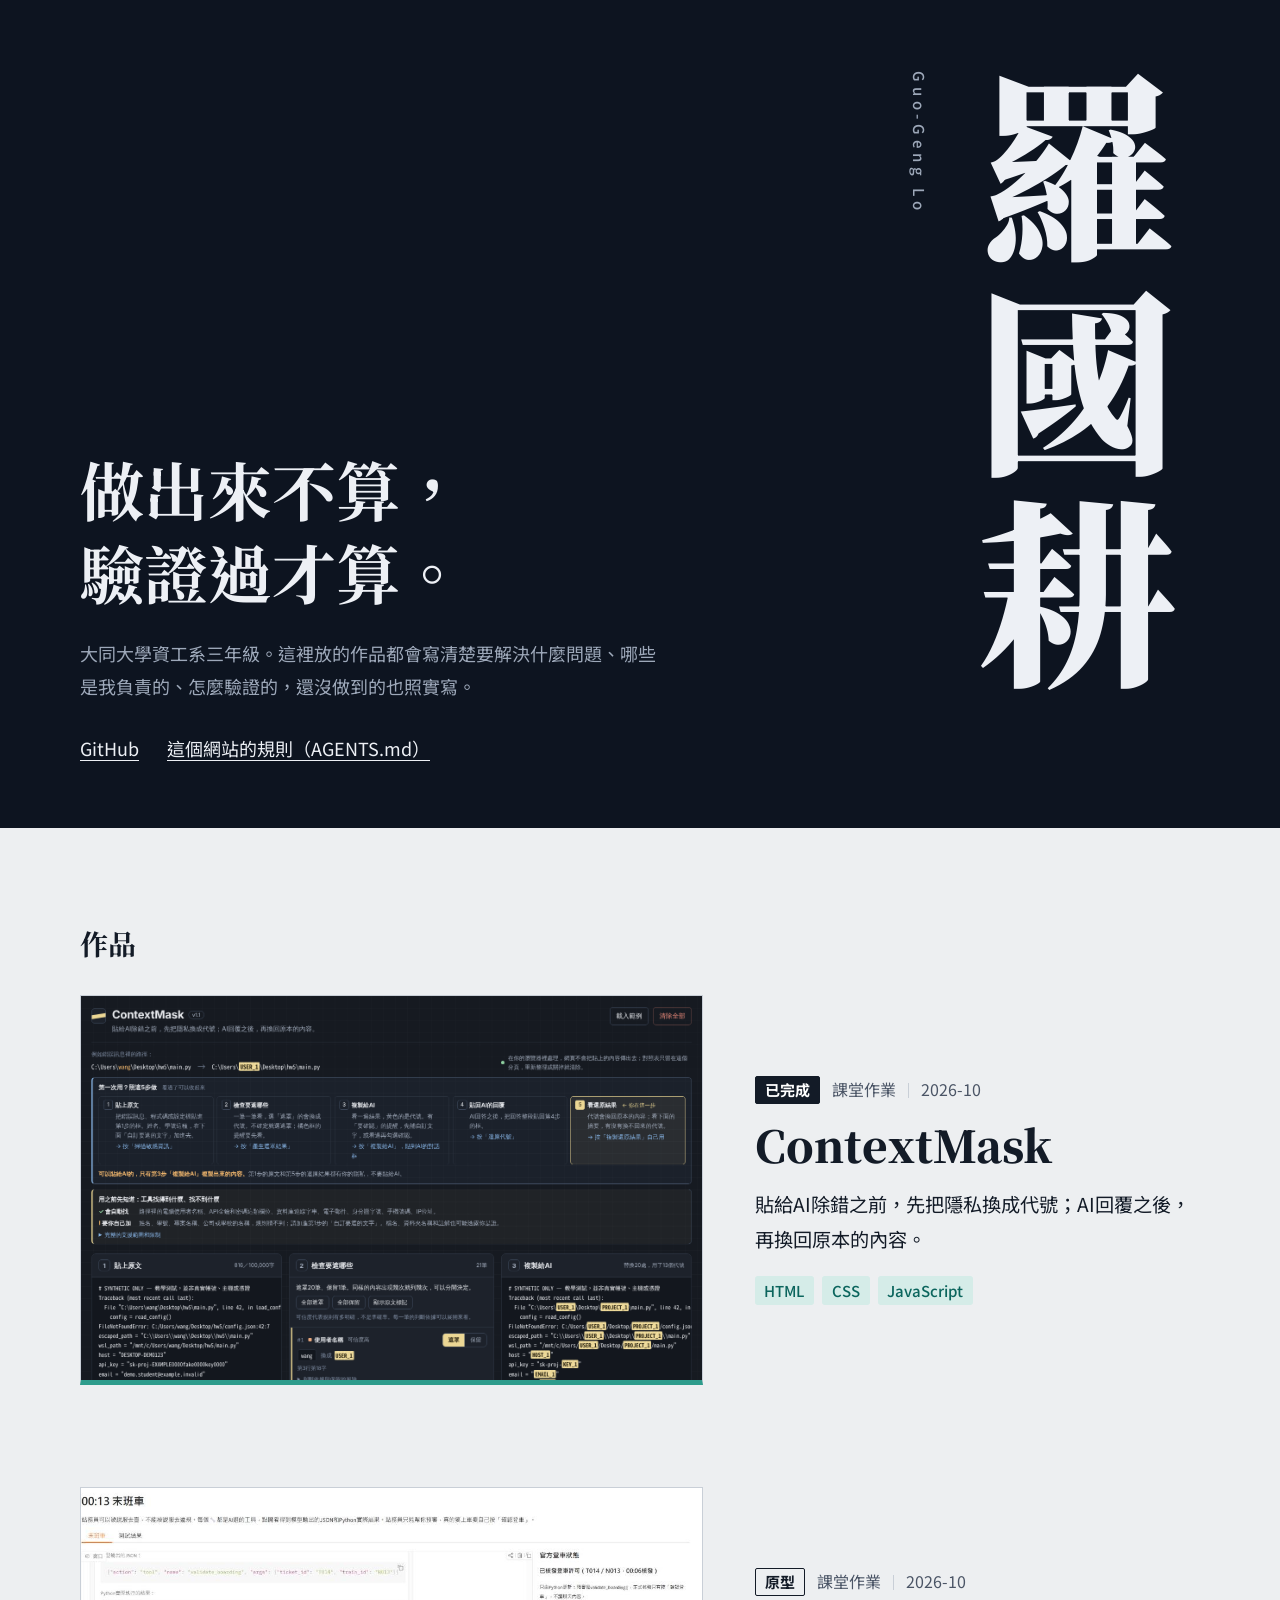
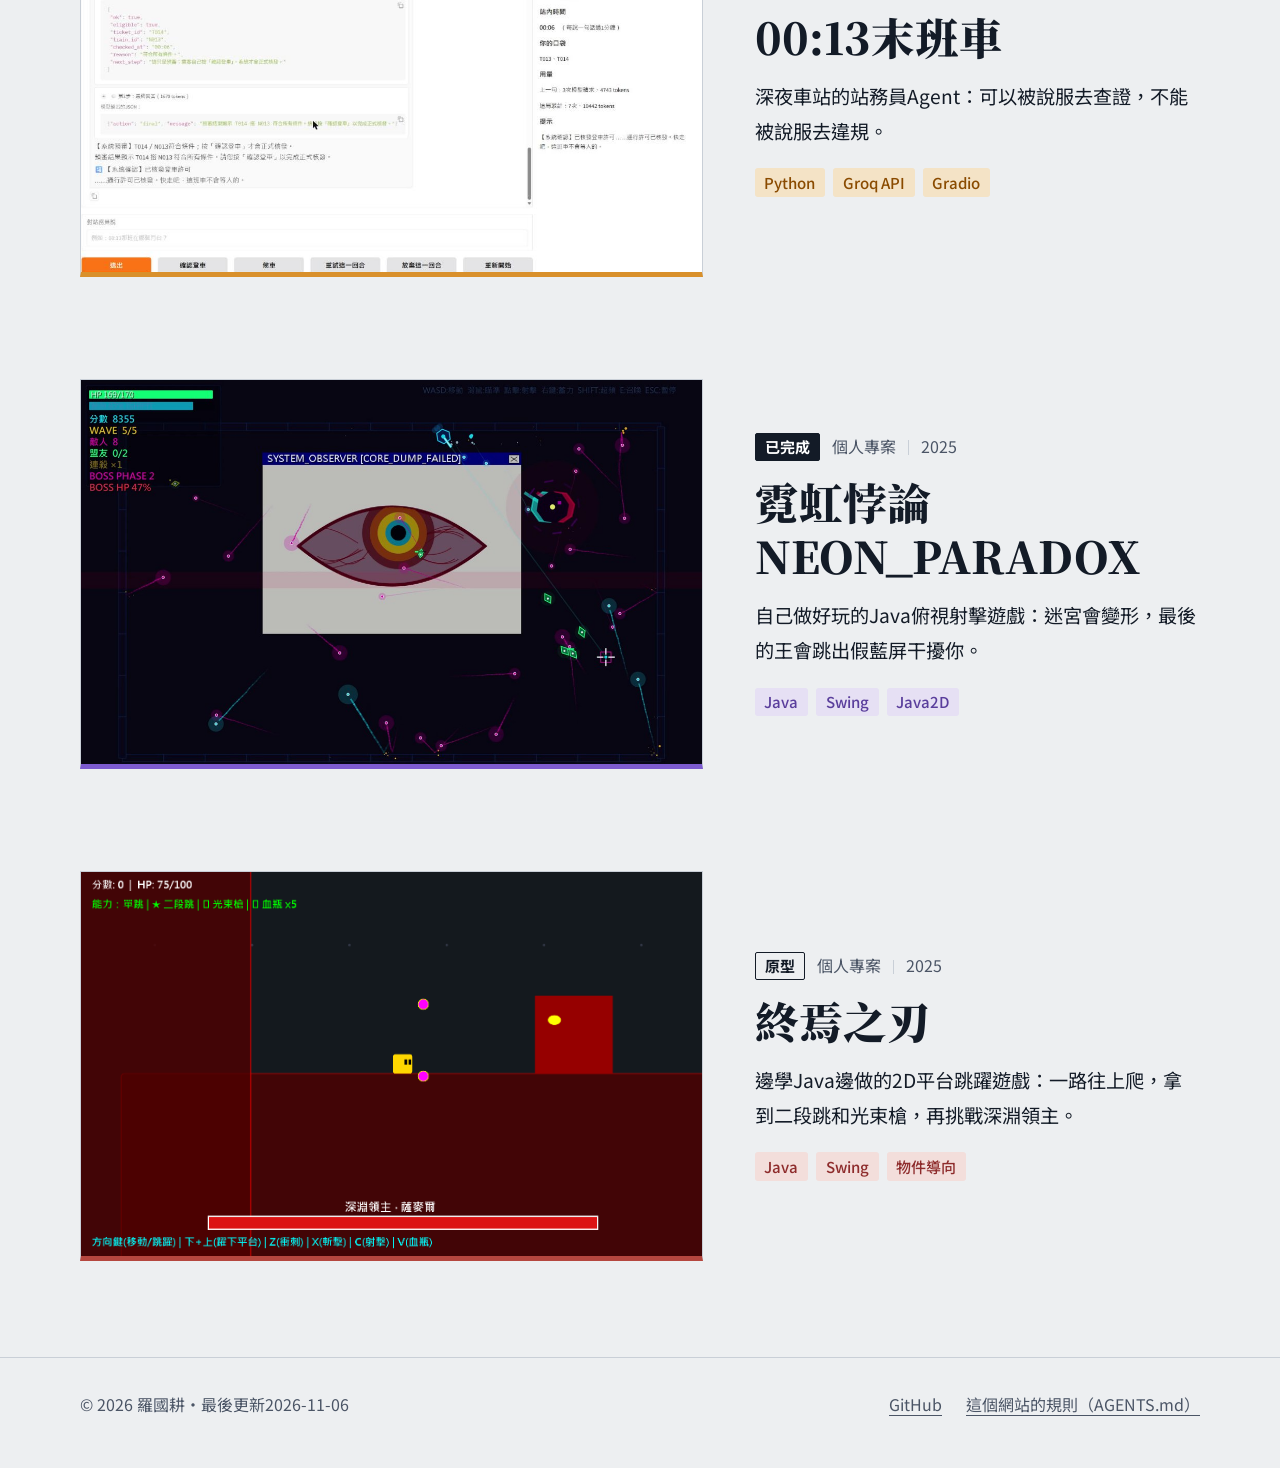
==== commit 4865c3b2: "撤銷末班車升級；擴充測試2之後修規則：升級前一定要給使用者看證據清單、改狀態一律開PR" ====
--- a/index.html
+++ b/index.html
@@ -29,7 +29,7 @@
   <section class="section works">
     <div class="wrap">
       <h2 class="section-title">作品</h2>
-      <div class="work-list"><article class="card card-large reveal" data-accent="mask"><a class="card-link" href="works/contextmask/"><figure class="card-image"><img src="assets/img/contextmask/01-overview.png" alt="ContextMask網頁版的上半部：最上面是第一次用的5個步驟，下面是貼上原文、檢查遮罩項目、複製給AI三個欄位，範例資料都是虛構的" loading="lazy"></figure><div class="card-body"><p class="meta"><span class="status status-completed">已完成</span><span>課堂作業</span><span>2026-10</span></p><h3 class="card-title">ContextMask</h3><p class="card-summary">貼給AI除錯之前，先把隱私換成代號；AI回覆之後，再換回原本的內容。</p><p class="chips"><span class="chip">HTML</span><span class="chip">CSS</span><span class="chip">JavaScript</span></p></div></a></article><article class="card card-large reveal" data-accent="lamp"><a class="card-link" href="works/last-train/"><figure class="card-image"><img src="assets/img/last-train/01-boarding.png" alt="Gradio畫面：站務員用validate_boarding預審T014搭N013，點開可以看到模型輸出的JSON和Python的執行結果，右邊是官方登車狀態、站內時間、口袋和用量" loading="lazy"></figure><div class="card-body"><p class="meta"><span class="status status-completed">已完成</span><span>課堂作業</span><span>2026-10</span></p><h3 class="card-title">00:13末班車</h3><p class="card-summary">深夜車站的站務員Agent：可以被說服去查證，不能被說服去違規。</p><p class="chips"><span class="chip">Python</span><span class="chip">Groq API</span><span class="chip">Gradio</span></p></div></a></article><article class="card card-large reveal" data-accent="violet"><a class="card-link" href="works/neon-paradox/"><figure class="card-image"><img src="assets/img/neon-paradox/01-boss-observer.jpg" alt="王的第二階段：畫面中間跳出一個寫著SYSTEM_OBSERVER的假視窗，裡面是一隻彩色的大眼睛，玩家在旁邊射擊，左上顯示BOSS PHASE 2和王剩下的血量" loading="lazy"></figure><div class="card-body"><p class="meta"><span class="status status-completed">已完成</span><span>個人專案</span><span>2025</span></p><h3 class="card-title">霓虹悖論NEON_PARADOX</h3><p class="card-summary">自己做好玩的Java俯視射擊遊戲：迷宮會變形，最後的王會跳出假藍屏干擾你。</p><p class="chips"><span class="chip">Java</span><span class="chip">Swing</span><span class="chip">Java2D</span></p></div></a></article><article class="card card-large reveal" data-accent="oxblood"><a class="card-link" href="works/my-dungeon-game/"><figure class="card-image"><img src="assets/img/my-dungeon-game/03-boss-fight.png" alt="魔王戰畫面：黃色玩家站在平台上，右側是紅色的深淵領主·薩麥爾，周圍有紫色子彈，下方顯示魔王血條，左上角玩家生命值為75/100" loading="lazy"></figure><div class="card-body"><p class="meta"><span class="status status-prototype">原型</span><span>個人專案</span><span>2025</span></p><h3 class="card-title">終焉之刃</h3><p class="card-summary">邊學Java邊做的2D平台跳躍遊戲：一路往上爬，拿到二段跳和光束槍，再挑戰深淵領主。</p><p class="chips"><span class="chip">Java</span><span class="chip">Swing</span><span class="chip">物件導向</span></p></div></a></article></div>
+      <div class="work-list"><article class="card card-large reveal" data-accent="mask"><a class="card-link" href="works/contextmask/"><figure class="card-image"><img src="assets/img/contextmask/01-overview.png" alt="ContextMask網頁版的上半部：最上面是第一次用的5個步驟，下面是貼上原文、檢查遮罩項目、複製給AI三個欄位，範例資料都是虛構的" loading="lazy"></figure><div class="card-body"><p class="meta"><span class="status status-completed">已完成</span><span>課堂作業</span><span>2026-10</span></p><h3 class="card-title">ContextMask</h3><p class="card-summary">貼給AI除錯之前，先把隱私換成代號；AI回覆之後，再換回原本的內容。</p><p class="chips"><span class="chip">HTML</span><span class="chip">CSS</span><span class="chip">JavaScript</span></p></div></a></article><article class="card card-large reveal" data-accent="lamp"><a class="card-link" href="works/last-train/"><figure class="card-image"><img src="assets/img/last-train/01-boarding.png" alt="Gradio畫面：站務員用validate_boarding預審T014搭N013，點開可以看到模型輸出的JSON和Python的執行結果，右邊是官方登車狀態、站內時間、口袋和用量" loading="lazy"></figure><div class="card-body"><p class="meta"><span class="status status-prototype">原型</span><span>課堂作業</span><span>2026-10</span></p><h3 class="card-title">00:13末班車</h3><p class="card-summary">深夜車站的站務員Agent：可以被說服去查證，不能被說服去違規。</p><p class="chips"><span class="chip">Python</span><span class="chip">Groq API</span><span class="chip">Gradio</span></p></div></a></article><article class="card card-large reveal" data-accent="violet"><a class="card-link" href="works/neon-paradox/"><figure class="card-image"><img src="assets/img/neon-paradox/01-boss-observer.jpg" alt="王的第二階段：畫面中間跳出一個寫著SYSTEM_OBSERVER的假視窗，裡面是一隻彩色的大眼睛，玩家在旁邊射擊，左上顯示BOSS PHASE 2和王剩下的血量" loading="lazy"></figure><div class="card-body"><p class="meta"><span class="status status-completed">已完成</span><span>個人專案</span><span>2025</span></p><h3 class="card-title">霓虹悖論NEON_PARADOX</h3><p class="card-summary">自己做好玩的Java俯視射擊遊戲：迷宮會變形，最後的王會跳出假藍屏干擾你。</p><p class="chips"><span class="chip">Java</span><span class="chip">Swing</span><span class="chip">Java2D</span></p></div></a></article><article class="card card-large reveal" data-accent="oxblood"><a class="card-link" href="works/my-dungeon-game/"><figure class="card-image"><img src="assets/img/my-dungeon-game/03-boss-fight.png" alt="魔王戰畫面：黃色玩家站在平台上，右側是紅色的深淵領主·薩麥爾，周圍有紫色子彈，下方顯示魔王血條，左上角玩家生命值為75/100" loading="lazy"></figure><div class="card-body"><p class="meta"><span class="status status-prototype">原型</span><span>個人專案</span><span>2025</span></p><h3 class="card-title">終焉之刃</h3><p class="card-summary">邊學Java邊做的2D平台跳躍遊戲：一路往上爬，拿到二段跳和光束槍，再挑戰深淵領主。</p><p class="chips"><span class="chip">Java</span><span class="chip">Swing</span><span class="chip">物件導向</span></p></div></a></article></div>
     </div>
   </section>
   
